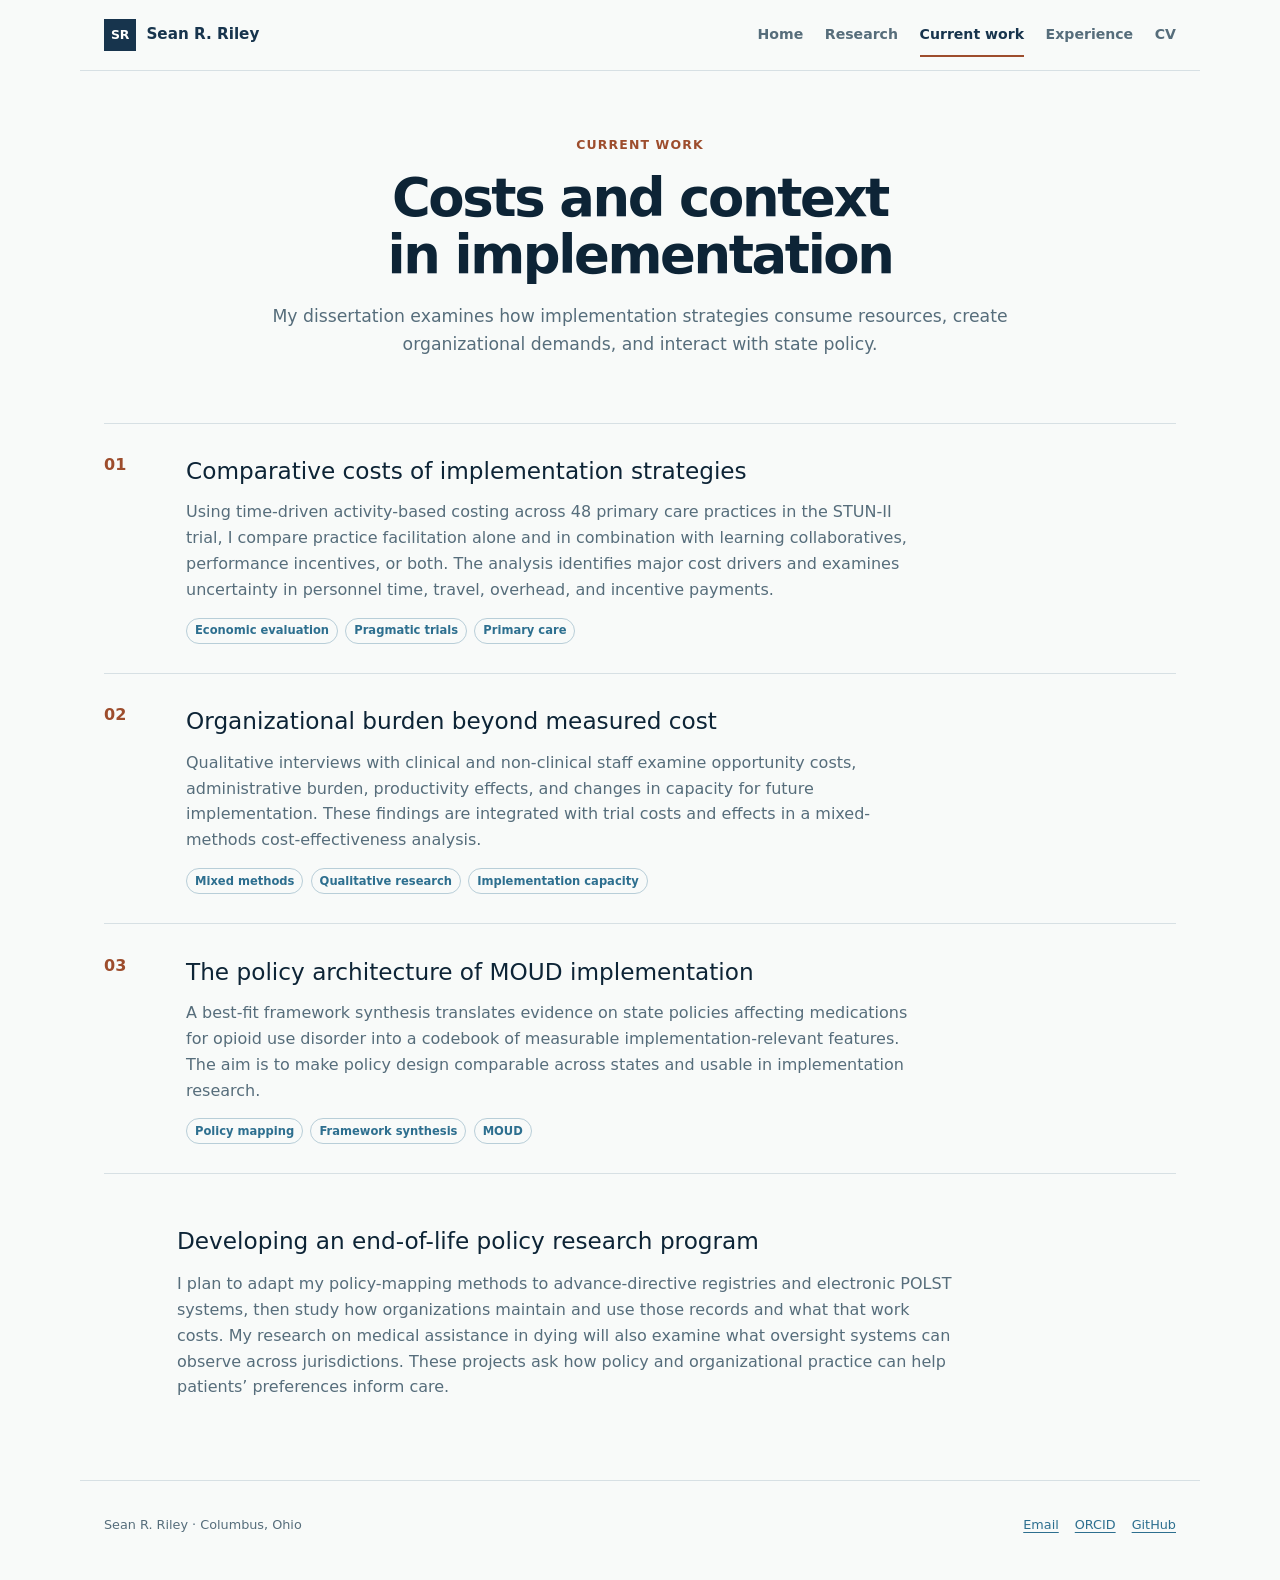
==== agenda.html @ e097a3bb "Add files via upload" ====
<!doctype html>
<html lang="en">
  <head>
    <meta charset="utf-8" />
    <meta name="viewport" content="width=device-width, initial-scale=1" />
    <meta name="description" content="Sean R. Riley's current research on implementation costs, organizational burden, and policy mapping." />
    <meta name="theme-color" content="#17344d" />
    <title>Current Work | Sean R. Riley</title>
    <link rel="stylesheet" href="styles.css" />
  </head>
  <body>
    <a class="skip-link" href="#main">Skip to content</a>
    <header class="site-header">
      <a class="wordmark" href="index.html" aria-label="Sean R. Riley, home"><span class="wordmark-mark">SR</span><span>Sean R. Riley</span></a>
      <nav class="desktop-nav" aria-label="Primary navigation">
        <a href="index.html">Home</a><a href="research.html">Research</a><a class="active" href="agenda.html" aria-current="page">Current work</a><a href="experience.html">Experience</a><a href="Sean-Riley-CV-Sep-2026.docx" download>CV</a>
      </nav>
      <details class="mobile-nav"><summary>Menu</summary><div><a href="index.html">Home</a><a href="research.html">Research</a><a href="agenda.html">Current work</a><a href="experience.html">Experience</a><a href="Sean-Riley-CV-Sep-2026.docx" download>Download CV</a></div></details>
    </header>

    <main id="main" class="page-main">
      <header class="page-heading">
        <p class="eyebrow">Current work</p>
        <h1>Costs and context in implementation</h1>
        <p class="lede">My dissertation examines how implementation strategies consume resources, create organizational demands, and interact with state policy.</p>
      </header>

      <div class="project-list">
        <article class="project">
          <span class="project-number">01</span>
          <div><h2>Comparative costs of implementation strategies</h2><p>Using time-driven activity-based costing across 48 primary care practices in the STUN-II trial, I compare practice facilitation alone and in combination with learning collaboratives, performance incentives, or both. The analysis identifies major cost drivers and examines uncertainty in personnel time, travel, overhead, and incentive payments.</p><div class="tags"><span>Economic evaluation</span><span>Pragmatic trials</span><span>Primary care</span></div></div>
        </article>
        <article class="project">
          <span class="project-number">02</span>
          <div><h2>Organizational burden beyond measured cost</h2><p>Qualitative interviews with clinical and non-clinical staff examine opportunity costs, administrative burden, productivity effects, and changes in capacity for future implementation. These findings are integrated with trial costs and effects in a mixed-methods cost-effectiveness analysis.</p><div class="tags"><span>Mixed methods</span><span>Qualitative research</span><span>Implementation capacity</span></div></div>
        </article>
        <article class="project">
          <span class="project-number">03</span>
          <div><h2>The policy architecture of MOUD implementation</h2><p>A best-fit framework synthesis translates evidence on state policies affecting medications for opioid use disorder into a codebook of measurable implementation-relevant features. The aim is to make policy design comparable across states and usable in implementation research.</p><div class="tags"><span>Policy mapping</span><span>Framework synthesis</span><span>MOUD</span></div></div>
        </article>
      </div>

      <section class="future-program">
        <h2>Developing an end-of-life policy research program</h2>
        <p>I plan to adapt my policy-mapping methods to advance-directive registries and electronic POLST systems, then study how organizations maintain and use those records and what that work costs. My research on medical assistance in dying will also examine what oversight systems can observe across jurisdictions. These projects ask how policy and organizational practice can help patients’ preferences inform care.</p>
      </section>
    </main>

    <footer><p>Sean R. Riley · Columbus, Ohio</p><div><a href="mailto:sean.riley@osumc.edu">Email</a><a href="https://orcid.org/0000-0002-2005-030X" target="_blank" rel="noreferrer">ORCID</a><a href="https://github.com/thenextseanriley" target="_blank" rel="noreferrer">GitHub</a></div></footer>
  </body>
</html>
---- styles.css ----
:root {
  --ink: #17344d;
  --ink-deep: #0d2436;
  --paper: #f8faf9;
  --white: #ffffff;
  --blue: #2d6f8f;
  --rust: #9d4d2d;
  --line: #d7e0e4;
  --muted: #566d7b;
  --display: "Aptos Display", "Segoe UI Variable Display", "Segoe UI", system-ui, sans-serif;
  --sans: "Aptos", "Segoe UI Variable Text", "Segoe UI", system-ui, sans-serif;
}

* { box-sizing: border-box; }
html { scroll-behavior: smooth; }
body {
  margin: 0;
  color: var(--ink);
  background: var(--paper);
  font-family: var(--sans);
  font-size: 1rem;
  line-height: 1.62;
}
a { color: inherit; }
img { display: block; max-width: 100%; }
.skip-link { position: absolute; left: -9999px; top: 0; }
.skip-link:focus { left: 1rem; top: 1rem; z-index: 100; padding: .65rem .9rem; background: white; }

.site-header {
  max-width: 1120px;
  min-height: 68px;
  margin: 0 auto;
  padding: .8rem 1.5rem;
  display: flex;
  align-items: center;
  justify-content: space-between;
  gap: 2rem;
  border-bottom: 1px solid var(--line);
}
.wordmark { display: inline-flex; align-items: center; min-height: 44px; gap: .65rem; font-size: .95rem; font-weight: 700; text-decoration: none; }
.wordmark-mark { display: grid; place-items: center; width: 2rem; height: 2rem; color: white; background: var(--ink); font-family: var(--display); font-size: .78rem; font-weight: 750; letter-spacing: -.02em; }
.desktop-nav { display: flex; align-items: center; gap: 1.35rem; }
.desktop-nav a { display: inline-flex; align-items: center; min-height: 44px; padding: .2rem 0; color: var(--muted); font-size: .88rem; font-weight: 650; text-decoration: none; }
.desktop-nav a:hover, .desktop-nav a.active { color: var(--ink); box-shadow: inset 0 -2px var(--rust); }
.mobile-nav { display: none; position: relative; }
.mobile-nav summary { display: flex; align-items: center; min-height: 44px; cursor: pointer; list-style: none; font-size: .9rem; font-weight: 700; }
.mobile-nav summary::-webkit-details-marker { display: none; }
.mobile-nav summary::after { content: "+"; margin-left: .4rem; color: var(--rust); }
.mobile-nav[open] summary::after { content: "−"; }
.mobile-nav div { position: absolute; top: 2rem; right: 0; z-index: 10; min-width: 205px; padding: .55rem; background: white; border: 1px solid var(--line); box-shadow: 0 12px 30px rgba(13,36,54,.13); }
.mobile-nav a { display: flex; align-items: center; min-height: 44px; padding: .55rem .65rem; text-decoration: none; }

.home-main, .page-main, footer { max-width: 1120px; margin: 0 auto; padding-left: 1.5rem; padding-right: 1.5rem; }
.home-intro { display: grid; grid-template-columns: minmax(0, 1fr) 328px; gap: clamp(3rem, 8vw, 7rem); align-items: center; padding: clamp(4rem, 8vw, 7rem) 0 5rem; }
.intro-copy { max-width: 650px; }
.eyebrow { margin: 0 0 .9rem; color: var(--rust); font-size: .78rem; font-weight: 800; letter-spacing: .09em; text-transform: uppercase; }
h1, h2, h3 { color: var(--ink-deep); font-family: var(--display); text-wrap: balance; }
h1 { margin: 0; font-size: clamp(2.65rem, 5vw, 4.1rem); font-weight: 650; letter-spacing: -.045em; line-height: 1.02; }
.role { margin: 1rem 0 1.35rem; color: var(--blue); font-size: 1.08rem; font-weight: 650; }
.bio { margin: 0; max-width: 64ch; color: var(--muted); font-size: 1.04rem; }
.intro-links { display: flex; flex-wrap: wrap; align-items: center; gap: 1.25rem; margin-top: 1.75rem; }
.button { display: inline-flex; align-items: center; min-height: 44px; padding: .55rem .9rem; color: white; background: var(--ink); font-size: .9rem; font-weight: 700; text-decoration: none; }
.button:hover { background: var(--blue); }
.text-link { display: inline-flex; align-items: center; min-height: 44px; color: var(--blue); font-size: .92rem; text-underline-offset: .2em; }
.profile-photo { width: 100%; margin: 0; }
.profile-photo img { width: 100%; aspect-ratio: 32 / 39; object-fit: cover; object-position: 50% 30%; border-radius: 2px; }
.profile-photo figcaption { margin-top: .65rem; color: var(--muted); font-size: .76rem; line-height: 1.4; }

.selected-publications { padding: 3.5rem 0 5rem; border-top: 1px solid var(--line); }
.section-title-row { display: flex; align-items: baseline; justify-content: space-between; gap: 2rem; margin-bottom: 1rem; }
.section-title-row h2 { margin: 0; font-size: 2rem; font-weight: 500; letter-spacing: -.02em; }
.section-title-row a { display: inline-flex; align-items: center; min-height: 44px; color: var(--blue); font-size: .86rem; font-weight: 700; text-decoration: none; }
.publication-list { margin: 0; padding: 0; list-style: none; border-top: 1px solid var(--line); }
.publication-list li { display: grid; grid-template-columns: 52px minmax(0, 1fr) 38px; gap: 1rem; align-items: center; padding: 1rem 0; border-bottom: 1px solid var(--line); }
.pub-year { color: var(--rust); font-family: var(--display); font-size: .9rem; font-weight: 650; }
.publication-list h3 { margin: 0; font-size: 1.02rem; font-weight: 600; line-height: 1.35; }
.publication-list p { margin: .18rem 0 0; color: var(--muted); font-size: .8rem; }
.publication-list li > a { display: inline-flex; align-items: center; justify-content: center; justify-self: end; min-width: 44px; min-height: 44px; color: var(--blue); font-size: .78rem; font-weight: 800; text-decoration: none; }

.page-main { padding-top: 4rem; padding-bottom: 5rem; }
.page-heading { max-width: 940px; margin: 0 auto 4rem; padding: 0 clamp(0rem, 4vw, 2.5rem); text-align: center; }
.page-heading h1 { font-size: clamp(2.2rem, 4.2vw, 3.3rem); line-height: 1.08; }
.page-heading .lede { max-width: 760px; margin: 1.25rem auto 0; color: var(--muted); font-size: 1.08rem; line-height: 1.6; text-wrap: pretty; }
.content-grid { display: grid; grid-template-columns: 190px minmax(0, 1fr); gap: 3rem; padding: 2.5rem 0; border-top: 1px solid var(--line); }
.content-grid > h2 { margin: 0; font-size: 1.4rem; font-weight: 500; }
.content-grid p:first-child { margin-top: 0; }
.content-grid p:last-child { margin-bottom: 0; }
.content-grid p, .content-grid li { color: var(--muted); }
.pillar-grid { display: grid; grid-template-columns: repeat(3, 1fr); gap: 1rem; }
.pillar { padding: 1.25rem; background: white; border: 1px solid var(--line); }
.pillar h3 { margin: 0 0 .6rem; font-size: 1.12rem; }
.pillar p { margin: 0; font-size: .92rem; }
.methods-list { order: 1; display: grid; grid-template-columns: 1fr; align-content: start; gap: .6rem; margin: .15rem 0 0; padding-left: 1.2rem; }
.methods-list li { min-width: 0; padding-left: .25rem; line-height: 1.5; }
.inline-figure { display: grid; grid-template-columns: minmax(0, 1fr) minmax(374px, 462px); gap: 3rem; align-items: start; }
.inline-figure figure { order: 2; margin: 0; }
.inline-figure img { width: 100%; height: auto; aspect-ratio: 4 / 3; object-fit: cover; }
.inline-figure figcaption { margin-top: .5rem; color: var(--muted); font-size: .75rem; }

.project-list { border-top: 1px solid var(--line); }
.project { display: grid; grid-template-columns: 58px minmax(0, 1fr); gap: 1.5rem; padding: 1.8rem 0; border-bottom: 1px solid var(--line); }
.project-number { color: var(--rust); font-family: var(--display); font-weight: 650; }
.project h2 { margin: 0 0 .6rem; font-size: 1.45rem; font-weight: 500; }
.project p { margin: 0; max-width: 72ch; color: var(--muted); }
.tags { display: flex; flex-wrap: wrap; gap: .45rem; margin-top: .9rem; }
.tags span { padding: .18rem .5rem; color: var(--blue); border: 1px solid #b8ced8; border-radius: 999px; font-size: .72rem; font-weight: 700; }
.future-program { max-width: 780px; margin: 3rem 0 0 73px; }
.future-program h2 { margin: 0 0 .7rem; font-size: 1.45rem; font-weight: 500; }
.future-program p { margin: 0; color: var(--muted); }

.resume-grid { display: grid; grid-template-columns: minmax(0, 1fr) 330px; gap: 4rem; align-items: start; }
.resume-section { margin-bottom: 3rem; }
.resume-section > h2 { margin: 0 0 .8rem; padding-bottom: .55rem; border-bottom: 2px solid var(--ink); font-size: 1rem; font-family: var(--sans); letter-spacing: .08em; text-transform: uppercase; }
.resume-item { display: grid; grid-template-columns: 110px minmax(0, 1fr); gap: 1.2rem; padding: 1rem 0; border-bottom: 1px solid var(--line); }
.resume-item time { color: var(--rust); font-size: .76rem; font-weight: 750; }
.resume-item h3 { margin: 0 0 .2rem; font-size: 1.05rem; font-weight: 600; }
.resume-item p { margin: 0; color: var(--muted); font-size: .9rem; }
.side-photo { width: 100%; max-width: 330px; margin: 0; position: sticky; top: 2rem; }
.side-photo img { width: 100%; aspect-ratio: 10 / 13; object-fit: cover; object-position: center; }
.side-photo figcaption { margin-top: .55rem; color: var(--muted); font-size: .75rem; }
.download-row { margin-top: 1.5rem; }

footer { display: flex; align-items: center; justify-content: space-between; gap: 2rem; padding-top: 1.4rem; padding-bottom: 2rem; border-top: 1px solid var(--line); color: var(--muted); font-size: .8rem; }
footer p { margin: 0; }
footer div { display: flex; gap: 1rem; }
footer a { display: inline-flex; align-items: center; min-height: 44px; color: var(--blue); text-underline-offset: .2em; }
a:focus-visible { outline: 3px solid #e7a35d; outline-offset: 3px; }

@media (max-width: 760px) {
  .desktop-nav { display: none; }
  .mobile-nav { display: block; }
  .home-intro { grid-template-columns: 1fr; gap: 2.5rem; padding-top: 3.25rem; }
  .profile-photo { max-width: 310px; }
  .content-grid { grid-template-columns: 1fr; gap: 1rem; }
  .pillar-grid { grid-template-columns: 1fr; }
  .inline-figure { grid-template-columns: 1fr; }
  .inline-figure figure { margin-top: .75rem; }
  .resume-grid { grid-template-columns: 1fr; }
  .side-photo { position: static; }
  .future-program { margin-left: 0; }
}

@media (max-width: 520px) {
  .site-header, .home-main, .page-main, footer { padding-left: 1rem; padding-right: 1rem; }
  .wordmark > span:last-child { display: none; }
  h1 { font-size: 2.75rem; }
  .section-title-row { align-items: flex-start; flex-direction: column; gap: .5rem; }
  .publication-list li { grid-template-columns: 44px minmax(0, 1fr); }
  .publication-list li > a { grid-column: 2; justify-self: start; }
  .project { grid-template-columns: 38px minmax(0, 1fr); gap: .8rem; }
  .resume-item { grid-template-columns: 1fr; gap: .3rem; }
  .methods-list { grid-template-columns: 1fr; }
  footer { align-items: flex-start; flex-direction: column; }
}

@media (prefers-reduced-motion: reduce) {
  html { scroll-behavior: auto; }
}
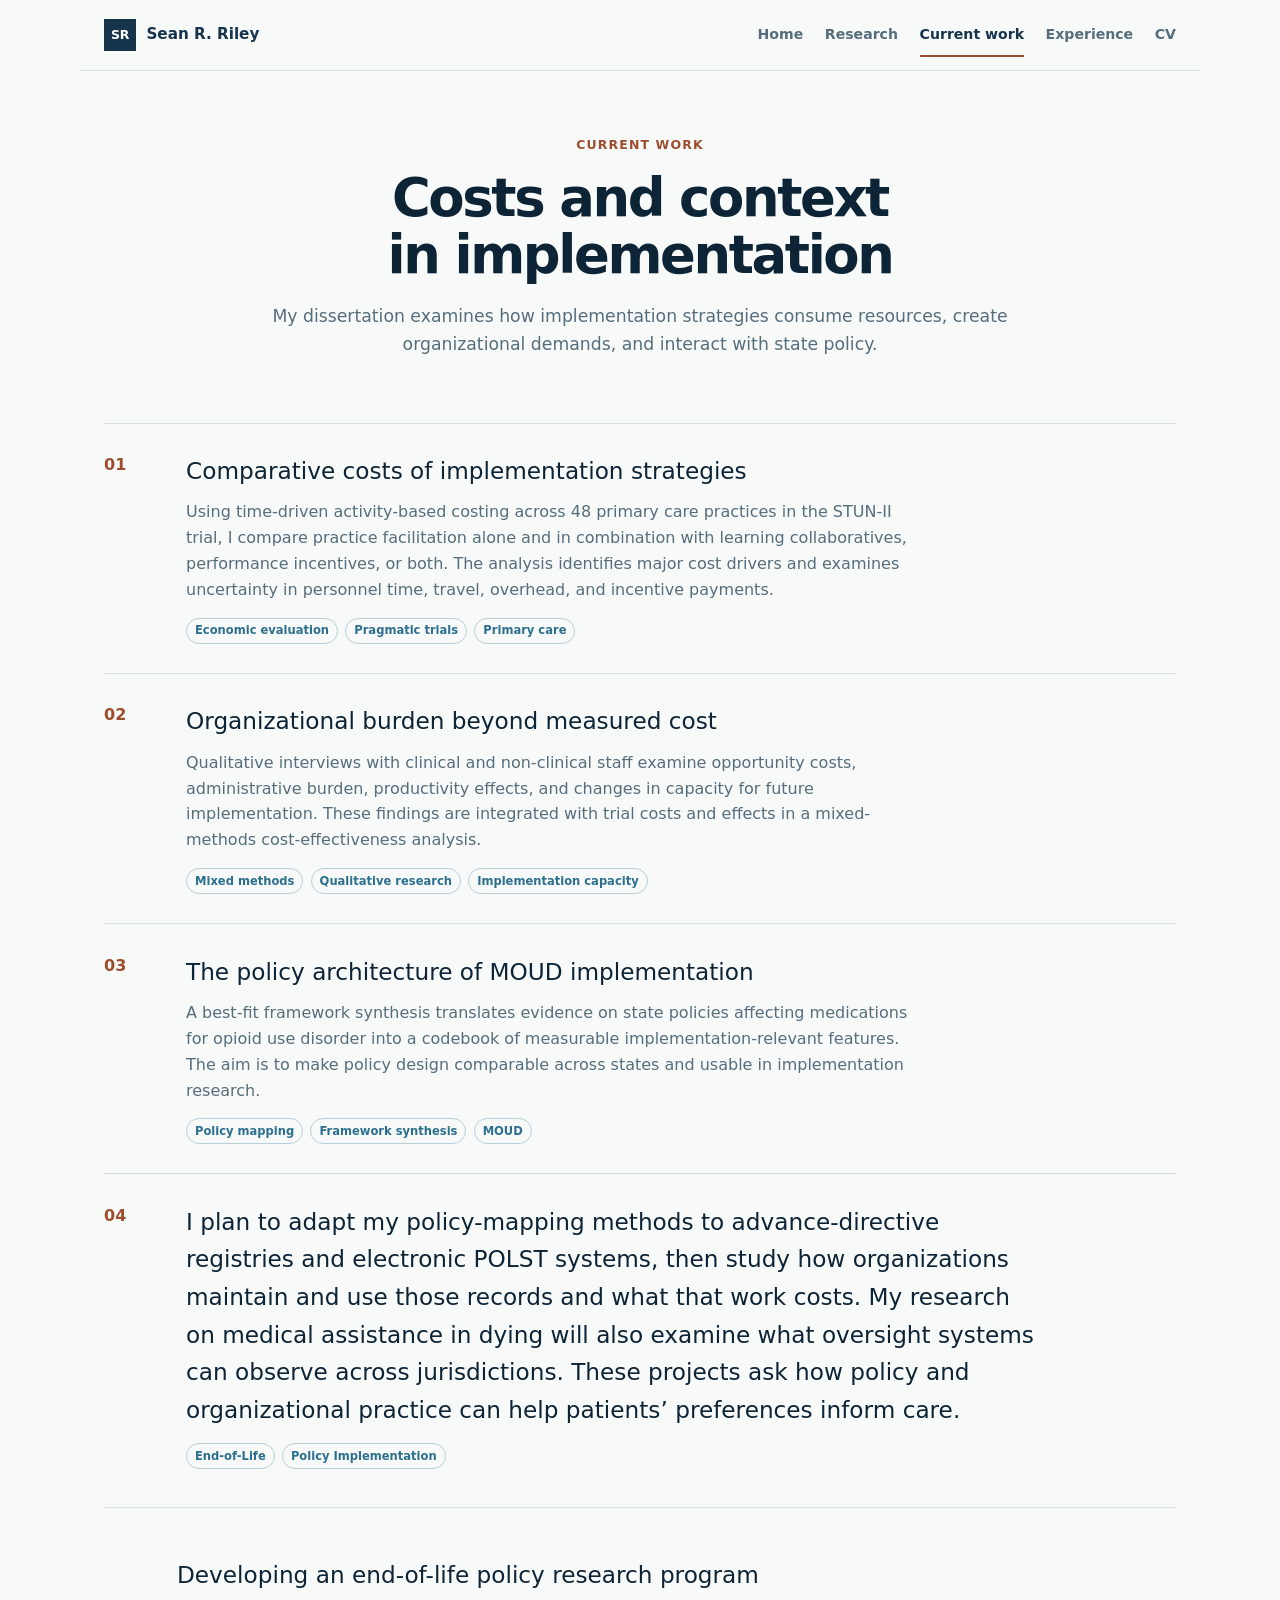
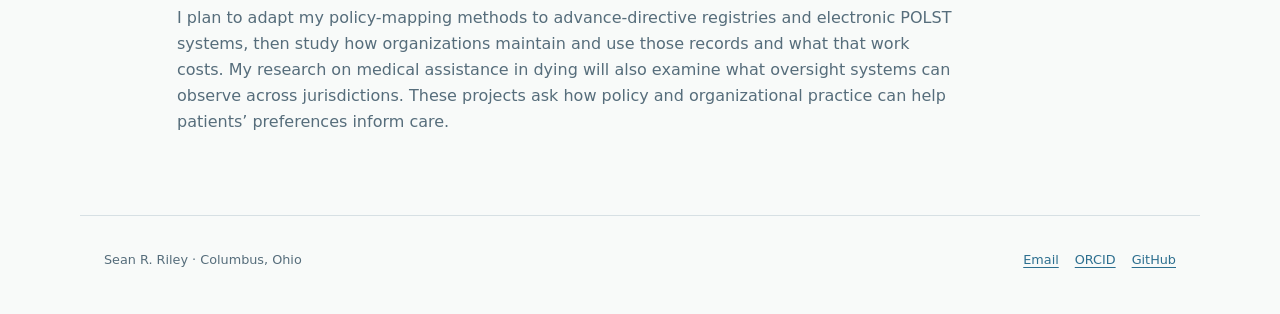
==== commit ae030896: "Add new project entry for policy-mapping methods" ====
--- a/agenda.html
+++ b/agenda.html
@@ -38,6 +38,10 @@
           <span class="project-number">03</span>
           <div><h2>The policy architecture of MOUD implementation</h2><p>A best-fit framework synthesis translates evidence on state policies affecting medications for opioid use disorder into a codebook of measurable implementation-relevant features. The aim is to make policy design comparable across states and usable in implementation research.</p><div class="tags"><span>Policy mapping</span><span>Framework synthesis</span><span>MOUD</span></div></div>
         </article>
+        <article class="project">
+          <span class="project-number">04</span>
+          <div><h2>I plan to adapt my policy-mapping methods to advance-directive registries and electronic POLST systems, then study how organizations maintain and use those records and what that work costs. My research on medical assistance in dying will also examine what oversight systems can observe across jurisdictions. These projects ask how policy and organizational practice can help patients’ preferences inform care.</p><div class="tags"><span>End-of-Life</span><span>Policy Implementation</span></div></div>
+        </article>
       </div>
 
       <section class="future-program">
--- a/styles.css
+++ b/styles.css
@@ -63,7 +63,7 @@
 .button:hover { background: var(--blue); }
 .text-link { display: inline-flex; align-items: center; min-height: 44px; color: var(--blue); font-size: .92rem; text-underline-offset: .2em; }
 .profile-photo { width: 100%; margin: 0; }
-.profile-photo img { width: 100%; aspect-ratio: 32 / 39; object-fit: cover; object-position: 50% 30%; border-radius: 2px; }
+.profile-photo img { width: 100%; height: auto; aspect-ratio: 32 / 39; object-fit: cover; object-position: 50% 30%; border-radius: 2px; }
 .profile-photo figcaption { margin-top: .65rem; color: var(--muted); font-size: .76rem; line-height: 1.4; }
 
 .selected-publications { padding: 3.5rem 0 5rem; border-top: 1px solid var(--line); }
@@ -116,7 +116,7 @@
 .resume-item h3 { margin: 0 0 .2rem; font-size: 1.05rem; font-weight: 600; }
 .resume-item p { margin: 0; color: var(--muted); font-size: .9rem; }
 .side-photo { width: 100%; max-width: 330px; margin: 0; position: sticky; top: 2rem; }
-.side-photo img { width: 100%; aspect-ratio: 10 / 13; object-fit: cover; object-position: center; }
+.side-photo img { width: 100%; height: auto; aspect-ratio: 10 / 13; object-fit: cover; object-position: center; }
 .side-photo figcaption { margin-top: .55rem; color: var(--muted); font-size: .75rem; }
 .download-row { margin-top: 1.5rem; }
 
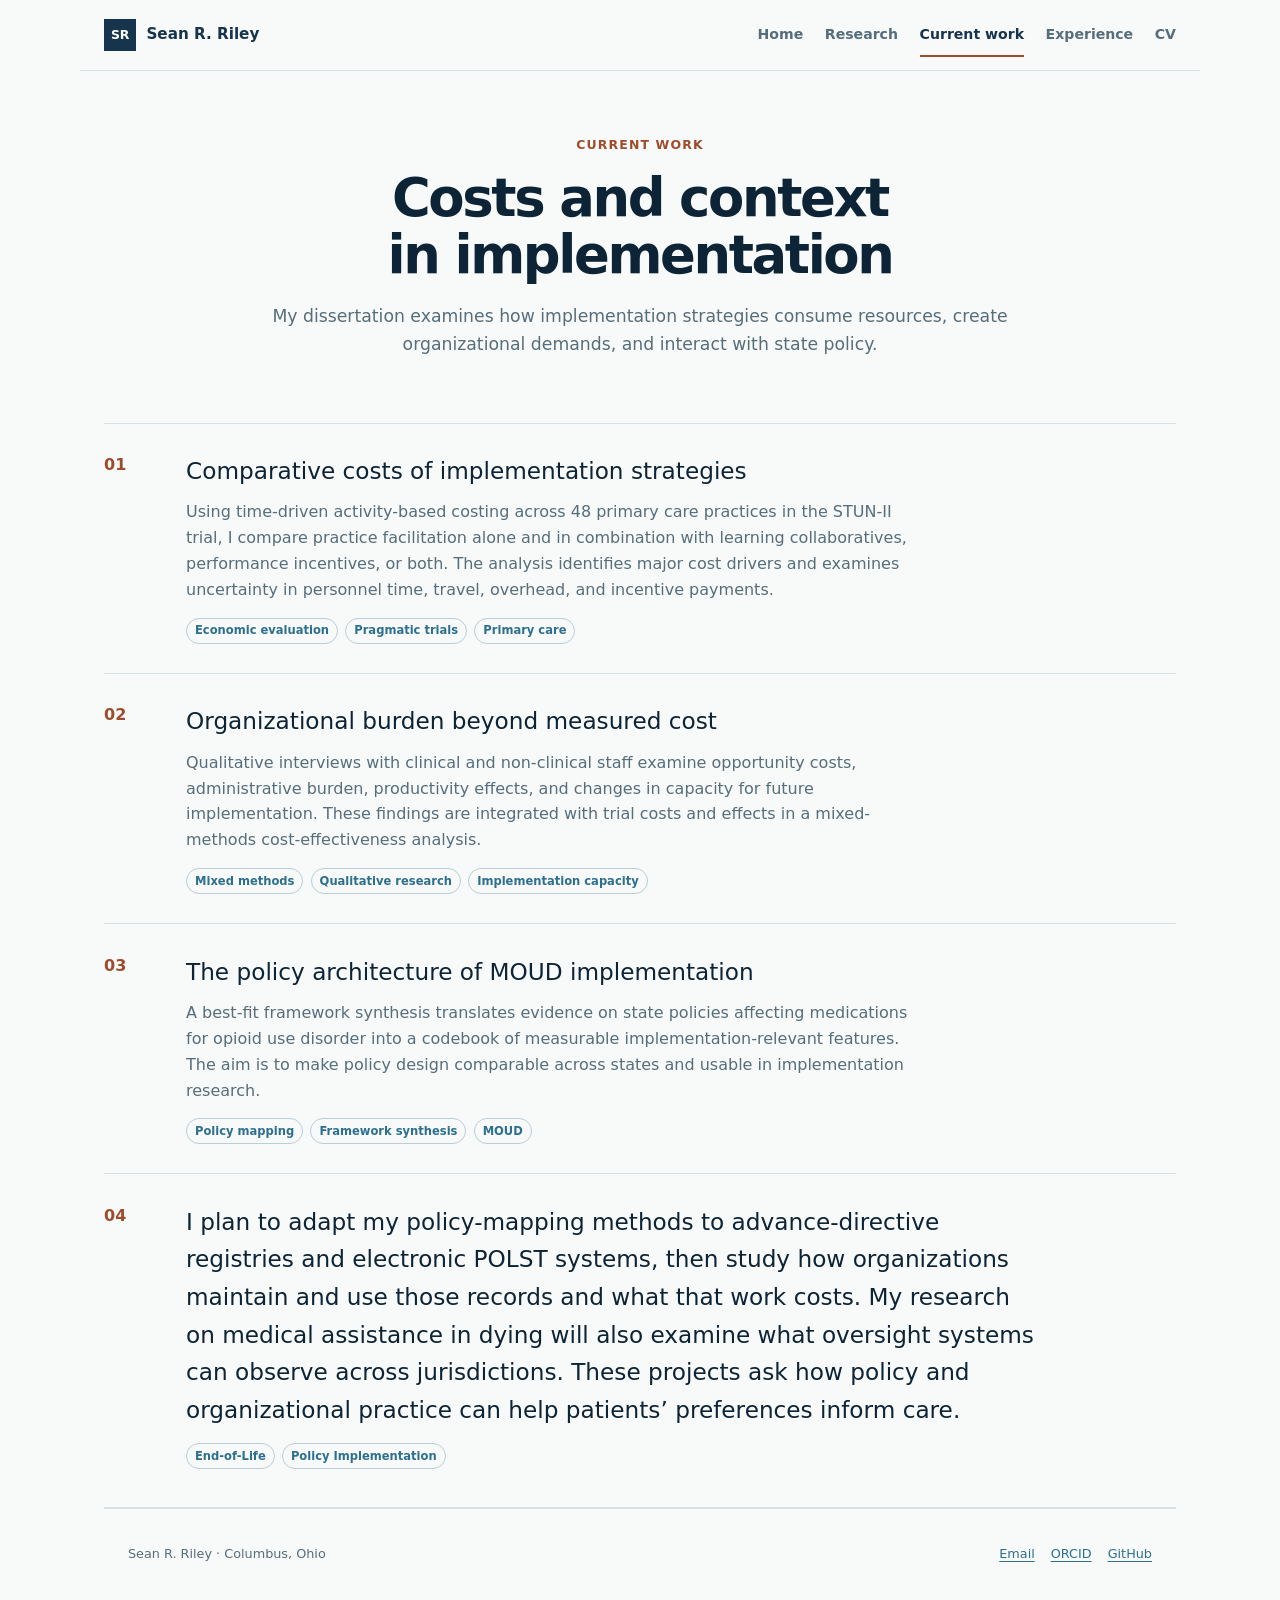
==== commit ed711a55: "Remove future program section from agenda.html Removed the future program section from the agenda." ====
--- a/agenda.html
+++ b/agenda.html
@@ -44,11 +44,6 @@
         </article>
       </div>
 
-      <section class="future-program">
-        <h2>Developing an end-of-life policy research program</h2>
-        <p>I plan to adapt my policy-mapping methods to advance-directive registries and electronic POLST systems, then study how organizations maintain and use those records and what that work costs. My research on medical assistance in dying will also examine what oversight systems can observe across jurisdictions. These projects ask how policy and organizational practice can help patients’ preferences inform care.</p>
-      </section>
-    </main>
 
     <footer><p>Sean R. Riley · Columbus, Ohio</p><div><a href="mailto:sean.riley@osumc.edu">Email</a><a href="https://orcid.org/0000-0002-2005-030X" target="_blank" rel="noreferrer">ORCID</a><a href="https://github.com/thenextseanriley" target="_blank" rel="noreferrer">GitHub</a></div></footer>
   </body>
